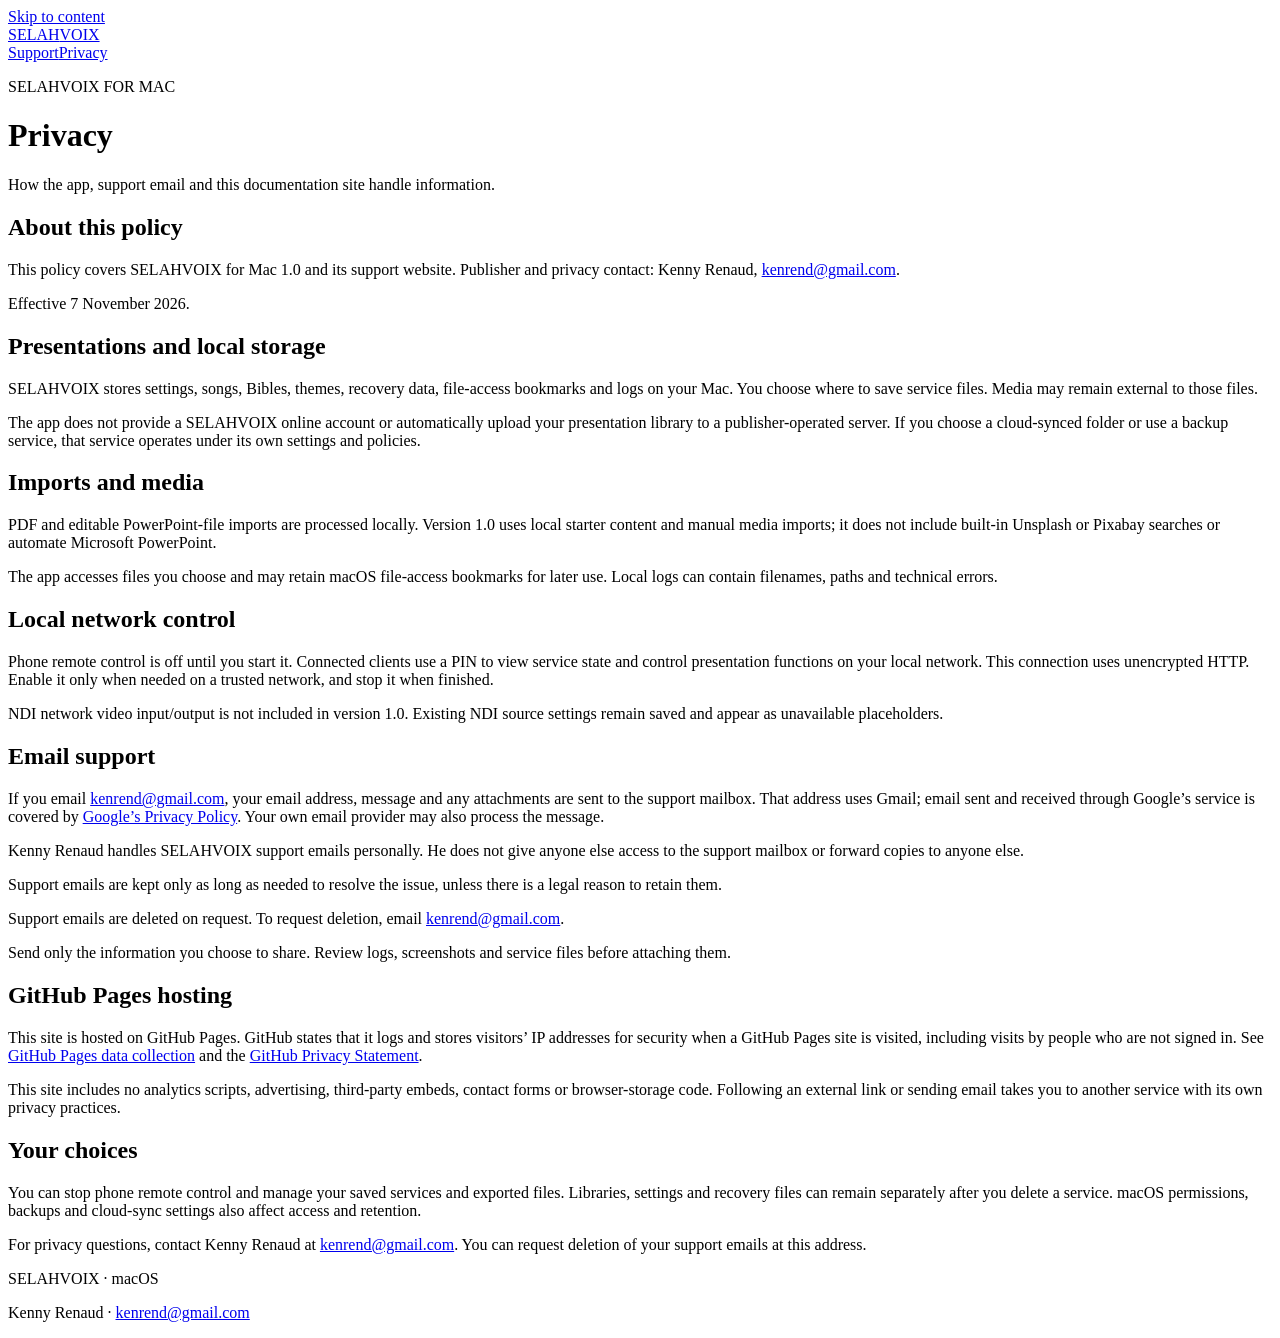
==== privacy.html @ 853d907c "Publish approved website privacy.html" ====
<!doctype html>
<html lang="en"><head><meta charset="utf-8"><meta name="viewport" content="width=device-width, initial-scale=1"><meta name="referrer" content="no-referrer"><meta http-equiv="Content-Security-Policy" content="default-src 'none'; style-src 'self'; img-src 'self'; base-uri 'none'; form-action 'none'"><title>Privacy — SELAHVOIX</title><meta name="description" content="How the app, support email and this documentation site handle information."><link rel="stylesheet" href="styles.css"></head>
<body><a class="skip" href="#main">Skip to content</a><header><div class="header-inner"><a class="brand" href="index.html" aria-label="SELAHVOIX support">SELAH<span>VOIX</span></a><nav aria-label="Main navigation"><a href="index.html">Support</a><a href="privacy.html" aria-current="page">Privacy</a></nav></div></header>
<main id="main"><div class="hero"><p class="eyebrow">SELAHVOIX FOR MAC</p><h1>Privacy</h1><p class="intro">How the app, support email and this documentation site handle information.</p></div><div class="reading"><section id="section-0"><h2>About this policy</h2><p>This policy covers SELAHVOIX for Mac 1.0 and its support website. Publisher and privacy contact: Kenny Renaud, <a href="mailto:kenrend@gmail.com">kenrend@gmail.com</a>.</p><p>Effective 7 November 2026.</p></section>
<section id="section-1"><h2>Presentations and local storage</h2><p>SELAHVOIX stores settings, songs, Bibles, themes, recovery data, file-access bookmarks and logs on your Mac. You choose where to save service files. Media may remain external to those files.</p><p>The app does not provide a SELAHVOIX online account or automatically upload your presentation library to a publisher-operated server. If you choose a cloud-synced folder or use a backup service, that service operates under its own settings and policies.</p></section>
<section id="section-2"><h2>Imports and media</h2><p>PDF and editable PowerPoint-file imports are processed locally. Version 1.0 uses local starter content and manual media imports; it does not include built-in Unsplash or Pixabay searches or automate Microsoft PowerPoint.</p><p>The app accesses files you choose and may retain macOS file-access bookmarks for later use. Local logs can contain filenames, paths and technical errors.</p></section>
<section id="section-3"><h2>Local network control</h2><p>Phone remote control is off until you start it. Connected clients use a PIN to view service state and control presentation functions on your local network. This connection uses unencrypted HTTP. Enable it only when needed on a trusted network, and stop it when finished.</p><p>NDI network video input/output is not included in version 1.0. Existing NDI source settings remain saved and appear as unavailable placeholders.</p></section>
<section id="section-4"><h2>Email support</h2><p>If you email <a href="mailto:kenrend@gmail.com">kenrend@gmail.com</a>, your email address, message and any attachments are sent to the support mailbox. That address uses Gmail; email sent and received through Google’s service is covered by <a href="https://policies.google.com/privacy" rel="noreferrer">Google’s Privacy Policy</a>. Your own email provider may also process the message.</p><p>Kenny Renaud handles SELAHVOIX support emails personally. He does not give anyone else access to the support mailbox or forward copies to anyone else.</p><p>Support emails are kept only as long as needed to resolve the issue, unless there is a legal reason to retain them.</p><p>Support emails are deleted on request. To request deletion, email <a href="mailto:kenrend@gmail.com">kenrend@gmail.com</a>.</p><p>Send only the information you choose to share. Review logs, screenshots and service files before attaching them.</p></section>
<section id="section-5"><h2>GitHub Pages hosting</h2><p>This site is hosted on GitHub Pages. GitHub states that it logs and stores visitors’ IP addresses for security when a GitHub Pages site is visited, including visits by people who are not signed in. See <a href="https://docs.github.com/en/pages/getting-started-with-github-pages/what-is-github-pages#data-collection" rel="noreferrer">GitHub Pages data collection</a> and the <a href="https://docs.github.com/en/site-policy/privacy-policies/github-general-privacy-statement" rel="noreferrer">GitHub Privacy Statement</a>.</p><p>This site includes no analytics scripts, advertising, third-party embeds, contact forms or browser-storage code. Following an external link or sending email takes you to another service with its own privacy practices.</p></section>
<section id="section-6"><h2>Your choices</h2><p>You can stop phone remote control and manage your saved services and exported files. Libraries, settings and recovery files can remain separately after you delete a service. macOS permissions, backups and cloud-sync settings also affect access and retention.</p><p>For privacy questions, contact Kenny Renaud at <a href="mailto:kenrend@gmail.com">kenrend@gmail.com</a>. You can request deletion of your support emails at this address.</p></section></div></main>
<footer><p>SELAHVOIX · macOS</p><p>Kenny Renaud · <a href="mailto:kenrend@gmail.com">kenrend@gmail.com</a></p></footer></body></html>
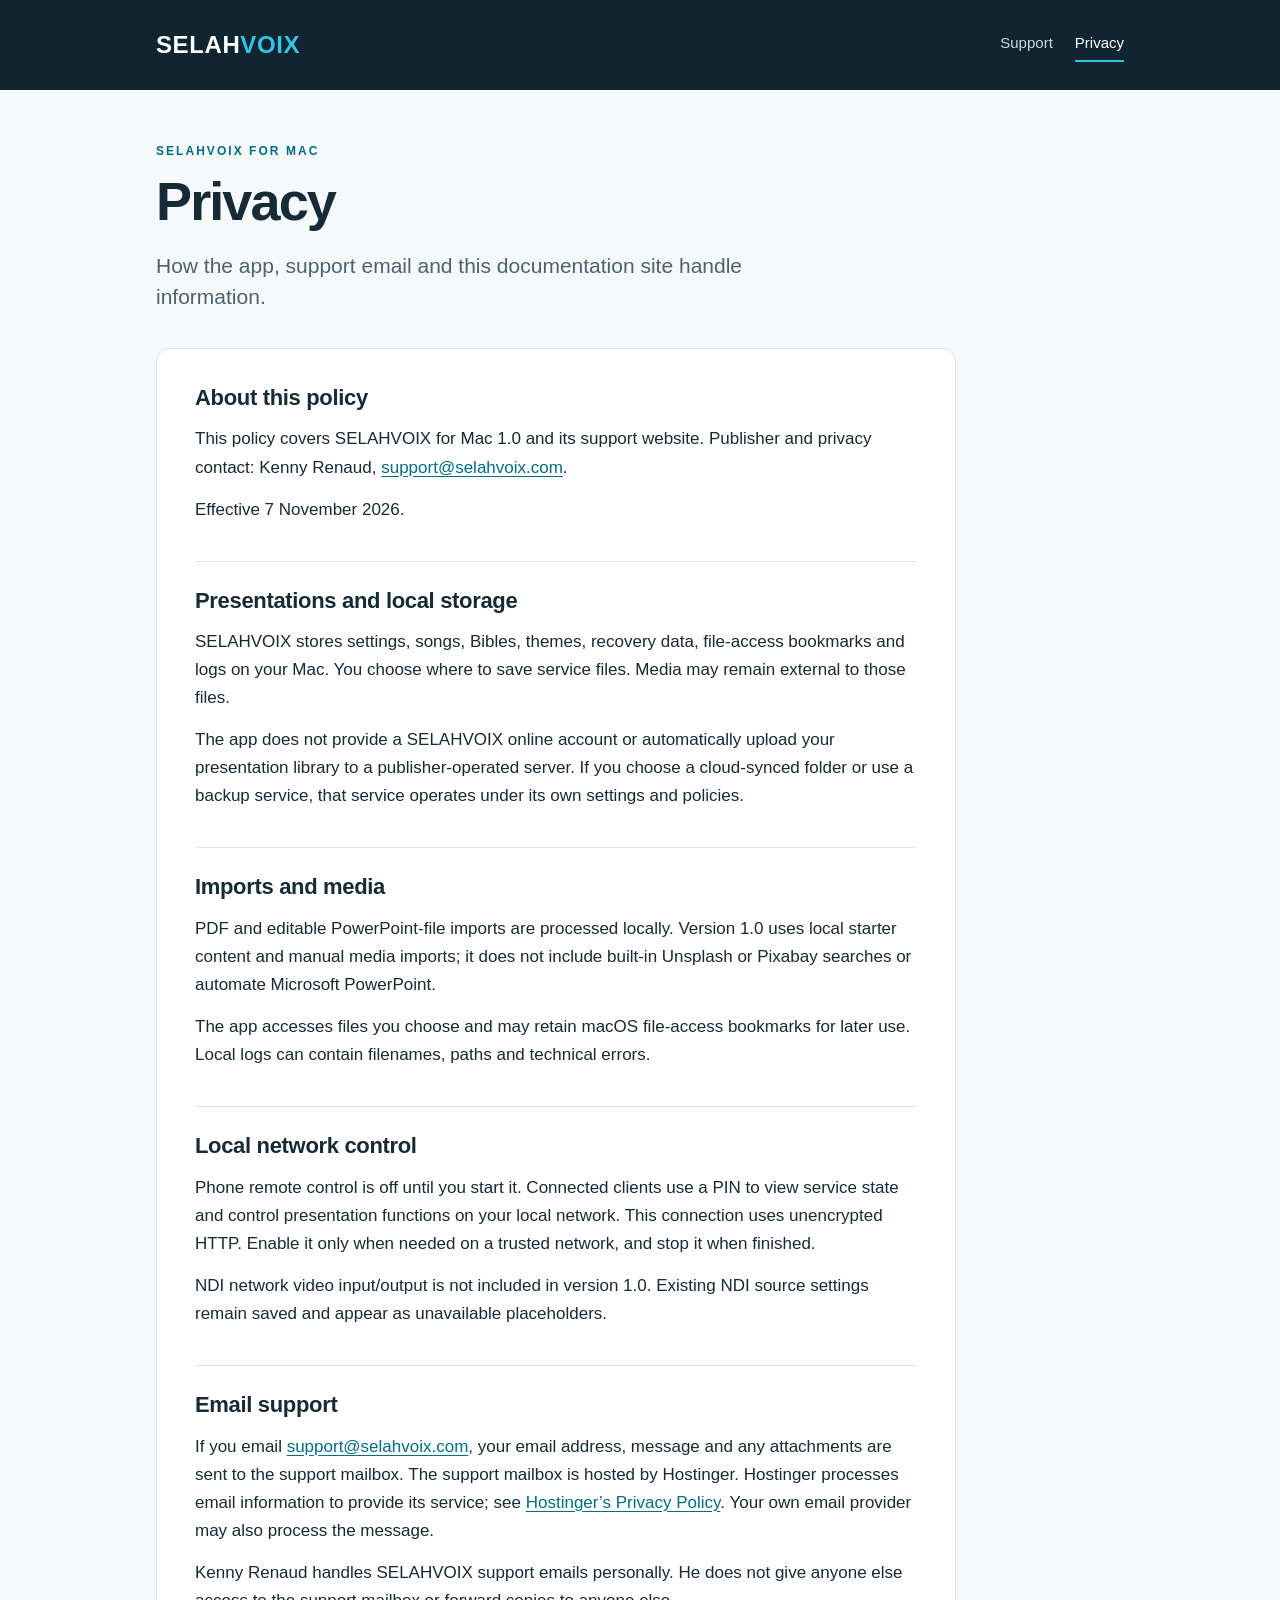
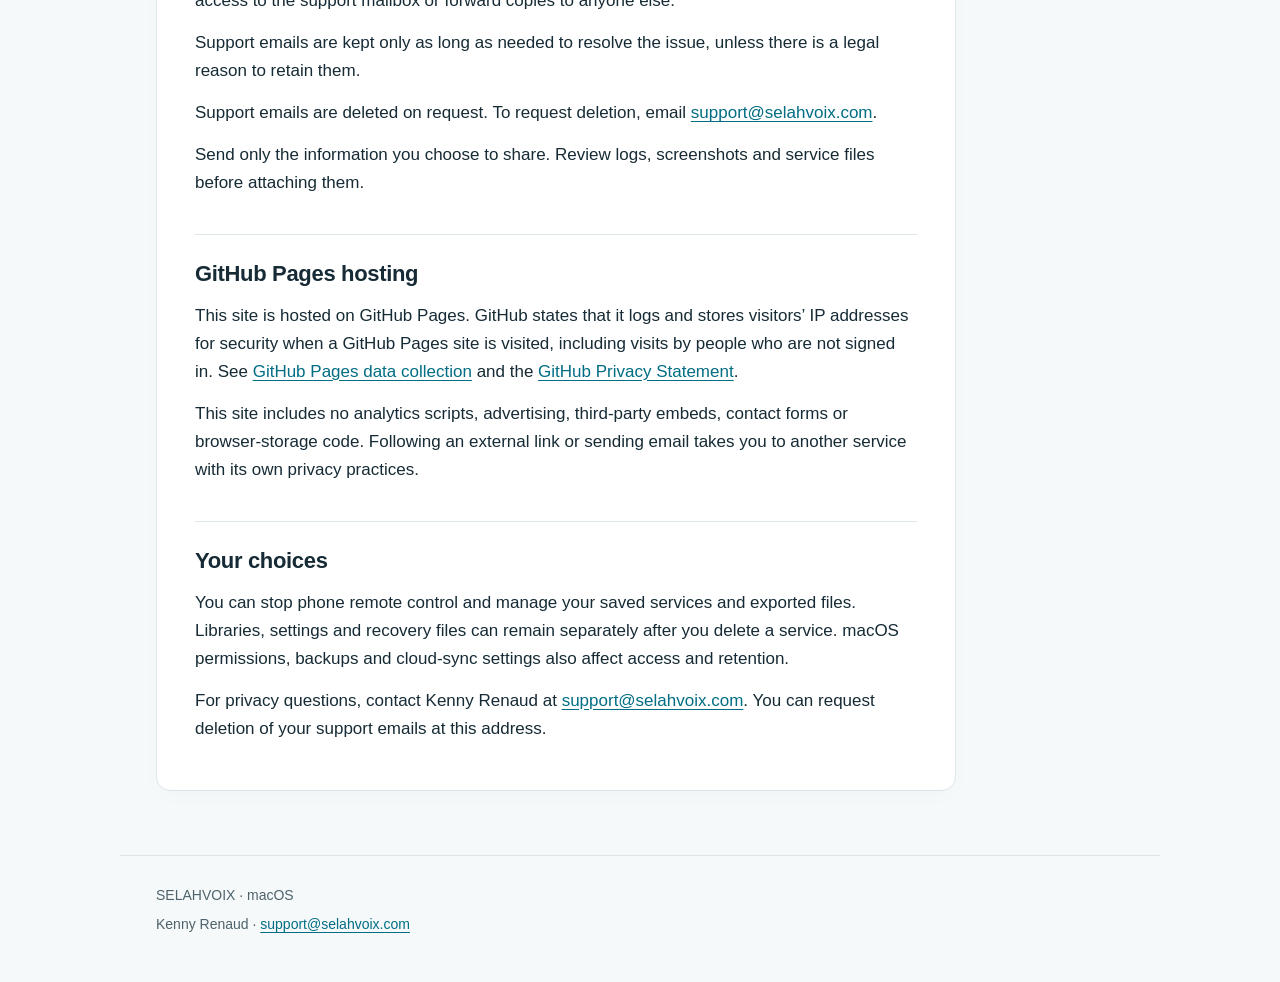
==== commit 418cf1bf: "Update approved privacy contact and Hostinger email provider" ====
--- a/privacy.html
+++ b/privacy.html
@@ -1,11 +1,11 @@
 <!doctype html>
 <html lang="en"><head><meta charset="utf-8"><meta name="viewport" content="width=device-width, initial-scale=1"><meta name="referrer" content="no-referrer"><meta http-equiv="Content-Security-Policy" content="default-src 'none'; style-src 'self'; img-src 'self'; base-uri 'none'; form-action 'none'"><title>Privacy — SELAHVOIX</title><meta name="description" content="How the app, support email and this documentation site handle information."><link rel="stylesheet" href="styles.css"></head>
 <body><a class="skip" href="#main">Skip to content</a><header><div class="header-inner"><a class="brand" href="index.html" aria-label="SELAHVOIX support">SELAH<span>VOIX</span></a><nav aria-label="Main navigation"><a href="index.html">Support</a><a href="privacy.html" aria-current="page">Privacy</a></nav></div></header>
-<main id="main"><div class="hero"><p class="eyebrow">SELAHVOIX FOR MAC</p><h1>Privacy</h1><p class="intro">How the app, support email and this documentation site handle information.</p></div><div class="reading"><section id="section-0"><h2>About this policy</h2><p>This policy covers SELAHVOIX for Mac 1.0 and its support website. Publisher and privacy contact: Kenny Renaud, <a href="mailto:kenrend@gmail.com">kenrend@gmail.com</a>.</p><p>Effective 7 November 2026.</p></section>
+<main id="main"><div class="hero"><p class="eyebrow">SELAHVOIX FOR MAC</p><h1>Privacy</h1><p class="intro">How the app, support email and this documentation site handle information.</p></div><div class="reading"><section id="section-0"><h2>About this policy</h2><p>This policy covers SELAHVOIX for Mac 1.0 and its support website. Publisher and privacy contact: Kenny Renaud, <a href="mailto:support@selahvoix.com">support@selahvoix.com</a>.</p><p>Effective 7 November 2026.</p></section>
 <section id="section-1"><h2>Presentations and local storage</h2><p>SELAHVOIX stores settings, songs, Bibles, themes, recovery data, file-access bookmarks and logs on your Mac. You choose where to save service files. Media may remain external to those files.</p><p>The app does not provide a SELAHVOIX online account or automatically upload your presentation library to a publisher-operated server. If you choose a cloud-synced folder or use a backup service, that service operates under its own settings and policies.</p></section>
 <section id="section-2"><h2>Imports and media</h2><p>PDF and editable PowerPoint-file imports are processed locally. Version 1.0 uses local starter content and manual media imports; it does not include built-in Unsplash or Pixabay searches or automate Microsoft PowerPoint.</p><p>The app accesses files you choose and may retain macOS file-access bookmarks for later use. Local logs can contain filenames, paths and technical errors.</p></section>
 <section id="section-3"><h2>Local network control</h2><p>Phone remote control is off until you start it. Connected clients use a PIN to view service state and control presentation functions on your local network. This connection uses unencrypted HTTP. Enable it only when needed on a trusted network, and stop it when finished.</p><p>NDI network video input/output is not included in version 1.0. Existing NDI source settings remain saved and appear as unavailable placeholders.</p></section>
-<section id="section-4"><h2>Email support</h2><p>If you email <a href="mailto:kenrend@gmail.com">kenrend@gmail.com</a>, your email address, message and any attachments are sent to the support mailbox. That address uses Gmail; email sent and received through Google’s service is covered by <a href="https://policies.google.com/privacy" rel="noreferrer">Google’s Privacy Policy</a>. Your own email provider may also process the message.</p><p>Kenny Renaud handles SELAHVOIX support emails personally. He does not give anyone else access to the support mailbox or forward copies to anyone else.</p><p>Support emails are kept only as long as needed to resolve the issue, unless there is a legal reason to retain them.</p><p>Support emails are deleted on request. To request deletion, email <a href="mailto:kenrend@gmail.com">kenrend@gmail.com</a>.</p><p>Send only the information you choose to share. Review logs, screenshots and service files before attaching them.</p></section>
+<section id="section-4"><h2>Email support</h2><p>If you email <a href="mailto:support@selahvoix.com">support@selahvoix.com</a>, your email address, message and any attachments are sent to the support mailbox. The support mailbox is hosted by Hostinger. Hostinger processes email information to provide its service; see <a href="https://www.hostinger.com/legal/privacy-policy" rel="noreferrer">Hostinger’s Privacy Policy</a>. Your own email provider may also process the message.</p><p>Kenny Renaud handles SELAHVOIX support emails personally. He does not give anyone else access to the support mailbox or forward copies to anyone else.</p><p>Support emails are kept only as long as needed to resolve the issue, unless there is a legal reason to retain them.</p><p>Support emails are deleted on request. To request deletion, email <a href="mailto:support@selahvoix.com">support@selahvoix.com</a>.</p><p>Send only the information you choose to share. Review logs, screenshots and service files before attaching them.</p></section>
 <section id="section-5"><h2>GitHub Pages hosting</h2><p>This site is hosted on GitHub Pages. GitHub states that it logs and stores visitors’ IP addresses for security when a GitHub Pages site is visited, including visits by people who are not signed in. See <a href="https://docs.github.com/en/pages/getting-started-with-github-pages/what-is-github-pages#data-collection" rel="noreferrer">GitHub Pages data collection</a> and the <a href="https://docs.github.com/en/site-policy/privacy-policies/github-general-privacy-statement" rel="noreferrer">GitHub Privacy Statement</a>.</p><p>This site includes no analytics scripts, advertising, third-party embeds, contact forms or browser-storage code. Following an external link or sending email takes you to another service with its own privacy practices.</p></section>
-<section id="section-6"><h2>Your choices</h2><p>You can stop phone remote control and manage your saved services and exported files. Libraries, settings and recovery files can remain separately after you delete a service. macOS permissions, backups and cloud-sync settings also affect access and retention.</p><p>For privacy questions, contact Kenny Renaud at <a href="mailto:kenrend@gmail.com">kenrend@gmail.com</a>. You can request deletion of your support emails at this address.</p></section></div></main>
-<footer><p>SELAHVOIX · macOS</p><p>Kenny Renaud · <a href="mailto:kenrend@gmail.com">kenrend@gmail.com</a></p></footer></body></html>+<section id="section-6"><h2>Your choices</h2><p>You can stop phone remote control and manage your saved services and exported files. Libraries, settings and recovery files can remain separately after you delete a service. macOS permissions, backups and cloud-sync settings also affect access and retention.</p><p>For privacy questions, contact Kenny Renaud at <a href="mailto:support@selahvoix.com">support@selahvoix.com</a>. You can request deletion of your support emails at this address.</p></section></div></main>
+<footer><p>SELAHVOIX · macOS</p><p>Kenny Renaud · <a href="mailto:support@selahvoix.com">support@selahvoix.com</a></p></footer></body></html>
--- a/styles.css
+++ b/styles.css
@@ -0,0 +1 @@
+:root{color-scheme:light;--ink:#162b35;--muted:#4d626b;--accent:#006d83;--line:#dce5e8;--paper:#f6f9fa;--night:#10252f}*{box-sizing:border-box}body{margin:0;background:var(--paper);color:var(--ink);font:17px/1.65 -apple-system,BlinkMacSystemFont,"Segoe UI",sans-serif}a{color:var(--accent);text-underline-offset:3px;overflow-wrap:anywhere}a:hover{text-decoration-thickness:2px}a:focus-visible{outline:3px solid #cc8a08;outline-offset:5px;border-radius:2px}.skip{position:absolute;top:-100px;left:15px;background:white;padding:12px;z-index:10}.skip:focus{top:12px}.draft{background:#fff0c9;color:#654600;text-align:center;padding:10px 20px;font-size:13px;font-weight:650;border-bottom:1px solid #ead391}header{background:var(--night);color:white}.header-inner{max-width:1040px;margin:auto;padding:25px 36px;display:flex;align-items:center;justify-content:space-between;gap:24px}.brand{font-size:24px;font-weight:850;letter-spacing:.025em;color:white;text-decoration:none}.brand span{color:#35c3e5}nav{display:flex;gap:22px}nav a{color:#c9dce3;font-size:15px;text-decoration:none;padding:4px 0}nav a[aria-current]{color:white;border-bottom:2px solid #35c3e5}main{max-width:1040px;margin:auto;padding:52px 36px 64px}.hero{max-width:790px;margin-bottom:35px}.eyebrow{font-size:12px;letter-spacing:.17em;color:var(--accent);font-weight:750;margin:0 0 10px}h1{font-size:clamp(38px,6vw,54px);letter-spacing:-.035em;line-height:1.12;margin:0 0 18px}.intro{font-size:21px;line-height:1.5;color:var(--muted);margin:0;max-width:690px}.reading{max-width:800px;background:white;border:1px solid var(--line);border-radius:14px;padding:10px 38px 25px;box-shadow:0 6px 24px #10252f04}section{padding:25px 0 8px}section+section{border-top:1px solid var(--line);margin-top:15px}h2{font-size:22px;line-height:1.3;letter-spacing:-.015em;margin:0 0 13px}p{margin:0 0 14px}.review-hold{border-left:4px solid #c58a12;background:#fff6de;padding:17px 20px;margin:20px 0;color:#654600;font-size:16px}.review-hold strong{display:block;margin-bottom:9px}.review-hold p:last-child{margin-bottom:0}footer{max-width:1040px;margin:auto;border-top:1px solid var(--line);padding:28px 36px 40px;color:var(--muted);font-size:14px}footer p{margin:0 0 6px}.small{font-size:12px;max-width:650px}@media(max-width:600px){.header-inner{padding:20px;gap:12px;flex-wrap:wrap}.brand{font-size:22px}nav{gap:18px}main{padding:35px 20px 42px}.hero{margin-bottom:25px}.intro{font-size:19px}.reading{padding:3px 21px 20px;border-radius:10px}h2{font-size:21px}section{padding-top:22px}footer{padding:25px 20px}.draft{font-size:12px;padding:9px 15px}}@media print{header,.draft,.skip{display:none}body,main,.reading{background:white;padding:0;box-shadow:none;border:0}main,footer{max-width:none}a{color:inherit}footer{margin-top:25px}.review-hold{break-inside:avoid}}
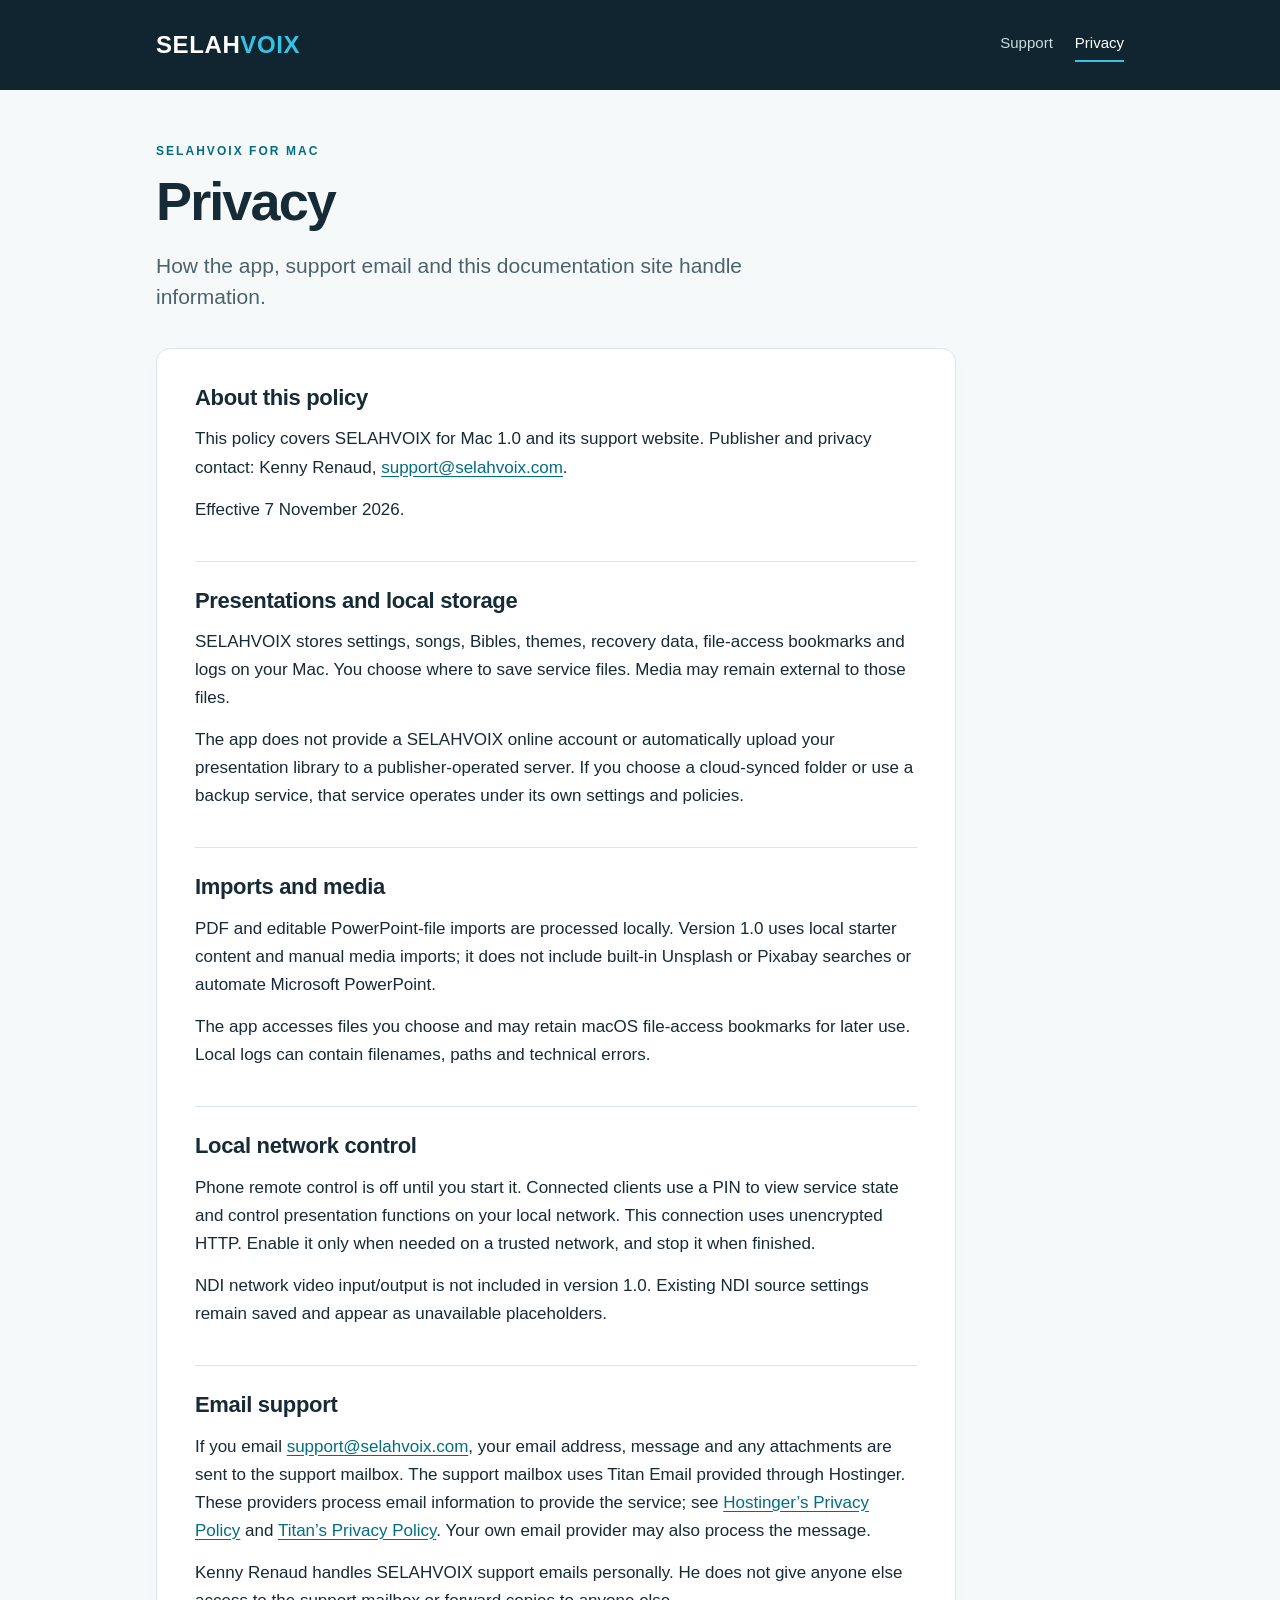
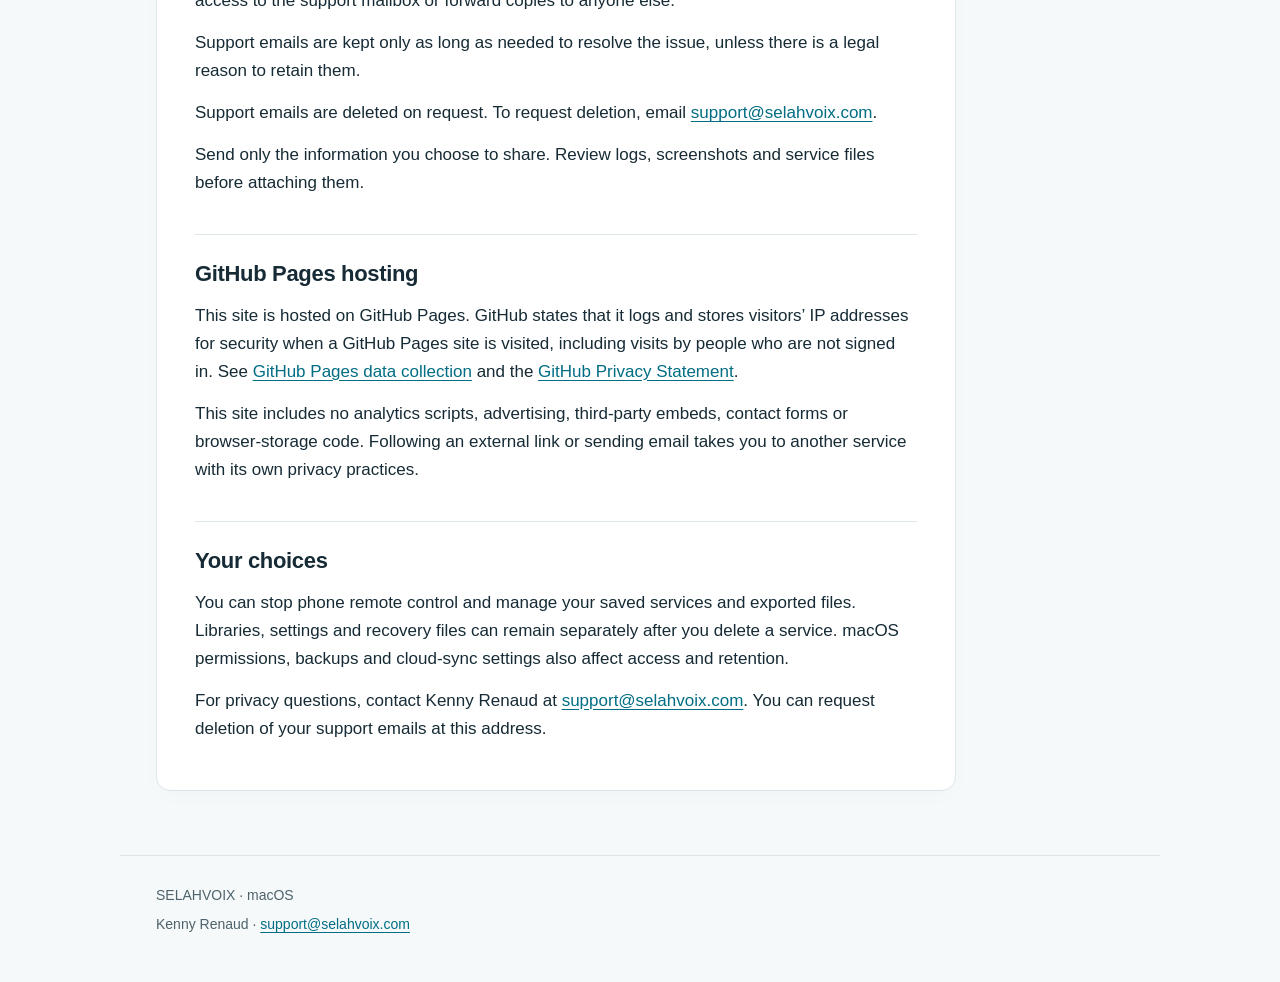
==== commit 596355ca: "Clarify verified Titan Email service provided through Hostinger" ====
--- a/privacy.html
+++ b/privacy.html
@@ -5,7 +5,7 @@
 <section id="section-1"><h2>Presentations and local storage</h2><p>SELAHVOIX stores settings, songs, Bibles, themes, recovery data, file-access bookmarks and logs on your Mac. You choose where to save service files. Media may remain external to those files.</p><p>The app does not provide a SELAHVOIX online account or automatically upload your presentation library to a publisher-operated server. If you choose a cloud-synced folder or use a backup service, that service operates under its own settings and policies.</p></section>
 <section id="section-2"><h2>Imports and media</h2><p>PDF and editable PowerPoint-file imports are processed locally. Version 1.0 uses local starter content and manual media imports; it does not include built-in Unsplash or Pixabay searches or automate Microsoft PowerPoint.</p><p>The app accesses files you choose and may retain macOS file-access bookmarks for later use. Local logs can contain filenames, paths and technical errors.</p></section>
 <section id="section-3"><h2>Local network control</h2><p>Phone remote control is off until you start it. Connected clients use a PIN to view service state and control presentation functions on your local network. This connection uses unencrypted HTTP. Enable it only when needed on a trusted network, and stop it when finished.</p><p>NDI network video input/output is not included in version 1.0. Existing NDI source settings remain saved and appear as unavailable placeholders.</p></section>
-<section id="section-4"><h2>Email support</h2><p>If you email <a href="mailto:support@selahvoix.com">support@selahvoix.com</a>, your email address, message and any attachments are sent to the support mailbox. The support mailbox is hosted by Hostinger. Hostinger processes email information to provide its service; see <a href="https://www.hostinger.com/legal/privacy-policy" rel="noreferrer">Hostinger’s Privacy Policy</a>. Your own email provider may also process the message.</p><p>Kenny Renaud handles SELAHVOIX support emails personally. He does not give anyone else access to the support mailbox or forward copies to anyone else.</p><p>Support emails are kept only as long as needed to resolve the issue, unless there is a legal reason to retain them.</p><p>Support emails are deleted on request. To request deletion, email <a href="mailto:support@selahvoix.com">support@selahvoix.com</a>.</p><p>Send only the information you choose to share. Review logs, screenshots and service files before attaching them.</p></section>
+<section id="section-4"><h2>Email support</h2><p>If you email <a href="mailto:support@selahvoix.com">support@selahvoix.com</a>, your email address, message and any attachments are sent to the support mailbox. The support mailbox uses Titan Email provided through Hostinger. These providers process email information to provide the service; see <a href="https://www.hostinger.com/legal/privacy-policy" rel="noreferrer">Hostinger’s Privacy Policy</a> and <a href="https://support.titan.email/hc/en-us/articles/360038535773-Titan-Privacy-Policy" rel="noreferrer">Titan’s Privacy Policy</a>. Your own email provider may also process the message.</p><p>Kenny Renaud handles SELAHVOIX support emails personally. He does not give anyone else access to the support mailbox or forward copies to anyone else.</p><p>Support emails are kept only as long as needed to resolve the issue, unless there is a legal reason to retain them.</p><p>Support emails are deleted on request. To request deletion, email <a href="mailto:support@selahvoix.com">support@selahvoix.com</a>.</p><p>Send only the information you choose to share. Review logs, screenshots and service files before attaching them.</p></section>
 <section id="section-5"><h2>GitHub Pages hosting</h2><p>This site is hosted on GitHub Pages. GitHub states that it logs and stores visitors’ IP addresses for security when a GitHub Pages site is visited, including visits by people who are not signed in. See <a href="https://docs.github.com/en/pages/getting-started-with-github-pages/what-is-github-pages#data-collection" rel="noreferrer">GitHub Pages data collection</a> and the <a href="https://docs.github.com/en/site-policy/privacy-policies/github-general-privacy-statement" rel="noreferrer">GitHub Privacy Statement</a>.</p><p>This site includes no analytics scripts, advertising, third-party embeds, contact forms or browser-storage code. Following an external link or sending email takes you to another service with its own privacy practices.</p></section>
 <section id="section-6"><h2>Your choices</h2><p>You can stop phone remote control and manage your saved services and exported files. Libraries, settings and recovery files can remain separately after you delete a service. macOS permissions, backups and cloud-sync settings also affect access and retention.</p><p>For privacy questions, contact Kenny Renaud at <a href="mailto:support@selahvoix.com">support@selahvoix.com</a>. You can request deletion of your support emails at this address.</p></section></div></main>
 <footer><p>SELAHVOIX · macOS</p><p>Kenny Renaud · <a href="mailto:support@selahvoix.com">support@selahvoix.com</a></p></footer></body></html>
